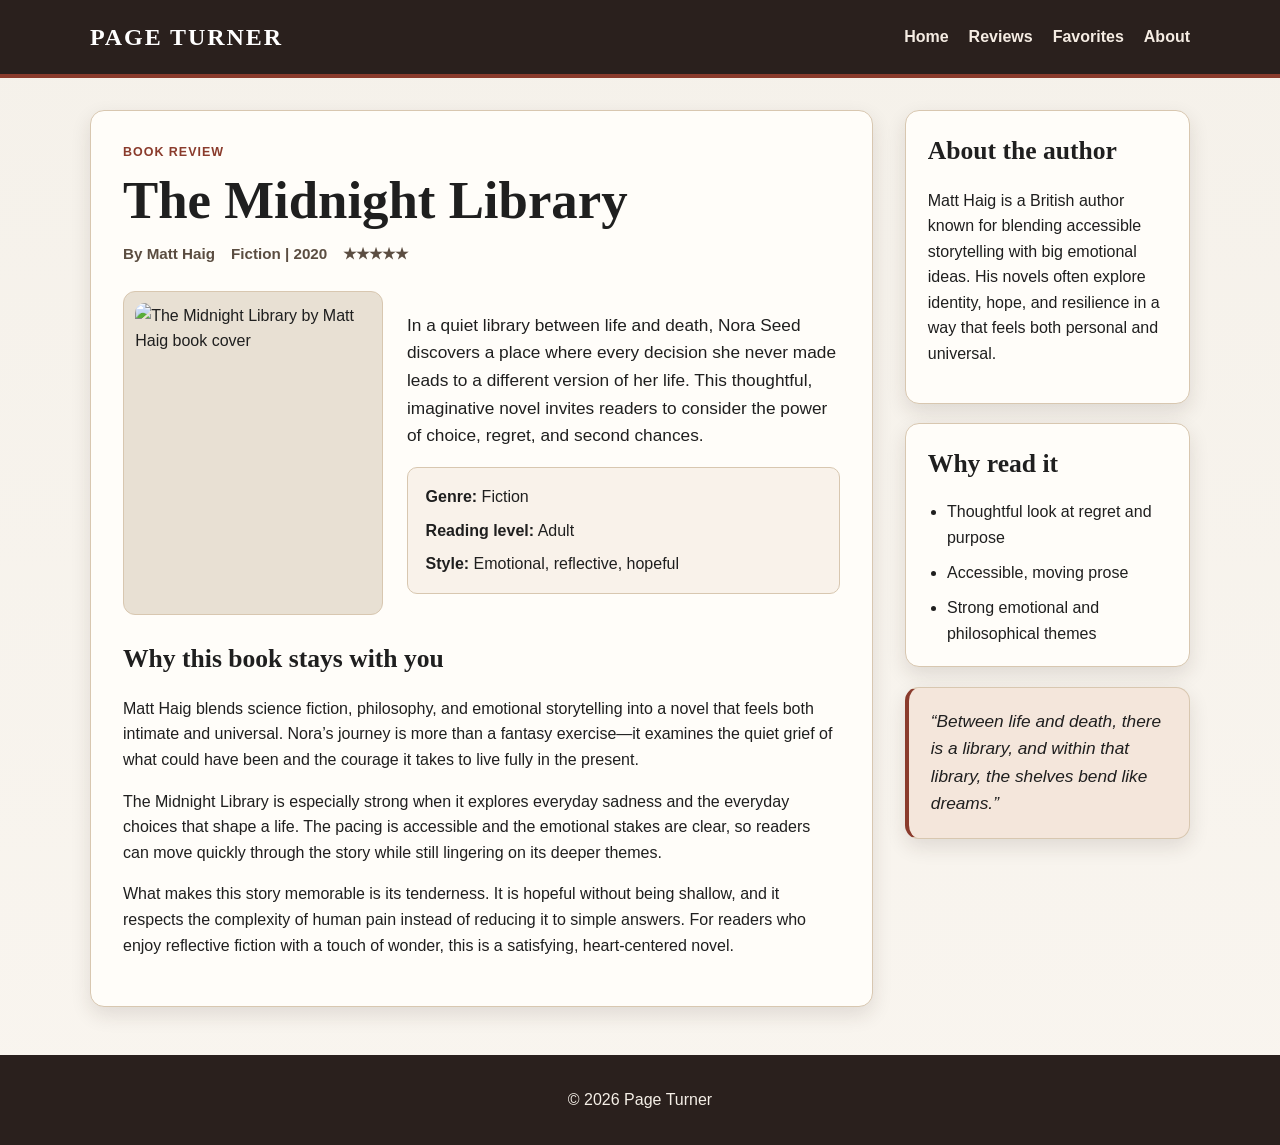
==== week5/blog/index.html @ 72ea20ff "uploading the prove for week5" ====
<!DOCTYPE html>
<html lang="en">
  <head>
    <meta charset="UTF-8" />
    <meta name="viewport" content="width=device-width, initial-scale=1.0" />
    <meta
      name="description"
      content="A responsive book blog review featuring The Midnight Library by Matt Haig."
    />
    <title>Page Turner | The Midnight Library</title>
    <link rel="stylesheet" href="style.css" />
  </head>
  <body>
    <header class="site-header">
      <div class="container header-inner">
        <a href="#" class="brand" aria-label="Page Turner home">Page Turner</a>
        <nav aria-label="Main navigation">
          <ul class="main-nav">
            <li><a href="#">Home</a></li>
            <li><a href="#">Reviews</a></li>
            <li><a href="#">Favorites</a></li>
            <li><a href="#">About</a></li>
          </ul>
        </nav>
      </div>
    </header>

    <main class="container page-content">
      <article class="book-article" aria-labelledby="article-title">
        <header class="article-header">
          <p class="eyebrow">Book Review</p>
          <h1 id="article-title">The Midnight Library</h1>
          <div class="meta-row" aria-label="Book details">
            <span>By Matt Haig</span>
            <span>Fiction | 2020</span>
            <span>★★★★★</span>
          </div>
        </header>

        <div class="book-hero">
          <figure class="book-cover">
            <img
              src="https://upload.wikimedia.org/wikipedia/en/5/5f/Magkycover2.jpg"
              alt="The Midnight Library by Matt Haig book cover"
            />
          </figure>

          <div class="book-summary">
            <p>
              In a quiet library between life and death, Nora Seed discovers a place where
              every decision she never made leads to a different version of her life. This
              thoughtful, imaginative novel invites readers to consider the power of choice,
              regret, and second chances.
            </p>
            <ul class="quick-facts" aria-label="Book quick facts">
              <li><strong>Genre:</strong> Fiction</li>
              <li><strong>Reading level:</strong> Adult</li>
              <li><strong>Style:</strong> Emotional, reflective, hopeful</li>
            </ul>
          </div>
        </div>

        <section class="review-body" aria-label="Review text">
          <h2>Why this book stays with you</h2>
          <p>
            Matt Haig blends science fiction, philosophy, and emotional storytelling into a
            novel that feels both intimate and universal. Nora’s journey is more than a fantasy
            exercise—it examines the quiet grief of what could have been and the courage it takes
            to live fully in the present.
          </p>
          <p>
            The Midnight Library is especially strong when it explores everyday sadness and the
            everyday choices that shape a life. The pacing is accessible and the emotional stakes
            are clear, so readers can move quickly through the story while still lingering on its
            deeper themes.
          </p>
          <p>
            What makes this story memorable is its tenderness. It is hopeful without being shallow,
            and it respects the complexity of human pain instead of reducing it to simple answers.
            For readers who enjoy reflective fiction with a touch of wonder, this is a satisfying,
            heart-centered novel.
          </p>
        </section>
      </article>

      <aside class="sidebar" aria-label="Additional reading information">
        <section class="sidebar-card">
          <h2>About the author</h2>
          <p>
            Matt Haig is a British author known for blending accessible storytelling with big
            emotional ideas. His novels often explore identity, hope, and resilience in a way that
            feels both personal and universal.
          </p>
        </section>

        <section class="sidebar-card">
          <h2>Why read it</h2>
          <ul>
            <li>Thoughtful look at regret and purpose</li>
            <li>Accessible, moving prose</li>
            <li>Strong emotional and philosophical themes</li>
          </ul>
        </section>

        <blockquote class="sidebar-card quote">
          “Between life and death, there is a library, and within that library, the shelves
          bend like dreams.”
        </blockquote>
      </aside>
    </main>

    <footer class="site-footer">
      <div class="container">
        <p>&copy; 2026 Page Turner</p>
      </div>
    </footer>
  </body>
</html>
---- week5/blog/style.css ----
:root {
  --bg: #f4efe8;
  --panel: #fffdf9;
  --panel-alt: #e8e0d3;
  --text: #1f1f1f;
  --muted: #5b4d41;
  --accent: #8a3b2c;
  --accent-dark: #5f2519;
  --border: #d8c7b0;
  --shadow: rgba(50, 35, 24, 0.12);
}

* {
  box-sizing: border-box;
}

html {
  scroll-behavior: smooth;
}

body {
  margin: 0;
  font-family: Arial, Helvetica, sans-serif;
  color: var(--text);
  background: linear-gradient(180deg, #f5f1ea 0%, #f9f5ef 100%);
  line-height: 1.6;
}

img {
  max-width: 100%;
  display: block;
}

.container {
  width: min(1100px, 92%);
  margin: 0 auto;
}

.site-header {
  background: #2a201d;
  color: #fff;
  border-bottom: 4px solid var(--accent);
}

.header-inner {
  display: flex;
  align-items: center;
  justify-content: space-between;
  gap: 1rem;
  padding: 1.1rem 0;
}

.brand {
  color: #fff;
  text-decoration: none;
  font-size: 1.5rem;
  font-weight: 700;
  letter-spacing: 0.08em;
  text-transform: uppercase;
}

.main-nav {
  display: flex;
  flex-wrap: wrap;
  list-style: none;
  gap: 1.25rem;
  margin: 0;
  padding: 0;
}

.main-nav a {
  color: #f5ece3;
  text-decoration: none;
  font-weight: 600;
}

.main-nav a:hover,
.main-nav a:focus-visible {
  color: #f6d8b7;
  text-decoration: underline;
}

.page-content {
  display: grid;
  grid-template-columns: minmax(0, 2.2fr) minmax(260px, 0.8fr);
  gap: 2rem;
  padding: 2rem 0 3rem;
}

.book-article,
.sidebar-card {
  background: var(--panel);
  border: 1px solid var(--border);
  border-radius: 14px;
  box-shadow: 0 8px 20px var(--shadow);
}

.book-article {
  padding: 2rem;
}

.article-header {
  margin-bottom: 1.5rem;
}

.eyebrow {
  margin: 0 0 0.5rem;
  color: var(--accent);
  font-weight: 700;
  text-transform: uppercase;
  letter-spacing: 0.08em;
  font-size: 0.78rem;
}

h1,
h2,
.brand {
  font-family: Georgia, "Times New Roman", serif;
}

h1 {
  margin: 0 0 0.85rem;
  font-size: clamp(2.1rem, 5vw, 3.3rem);
  line-height: 1.1;
}

.meta-row {
  display: flex;
  flex-wrap: wrap;
  gap: 1rem;
  color: var(--muted);
  font-size: 0.95rem;
  font-weight: 600;
}

.book-hero {
  display: grid;
  grid-template-columns: minmax(200px, 260px) minmax(0, 1fr);
  gap: 1.5rem;
  align-items: center;
  margin-bottom: 1.5rem;
}

.book-cover {
  margin: 0;
  padding: 0.7rem;
  background: var(--panel-alt);
  border-radius: 12px;
  border: 1px solid var(--border);
}

.book-cover img {
  width: 100%;
  border-radius: 10px;
  min-height: 300px;
  object-fit: cover;
}

.book-summary p {
  margin-top: 0;
  font-size: 1.08rem;
  color: var(--text);
}

.quick-facts {
  list-style: none;
  margin: 1rem 0 0;
  padding: 0;
  background: #f9f2ea;
  border: 1px solid var(--border);
  border-radius: 10px;
  padding: 1rem 1.1rem;
}

.quick-facts li + li {
  margin-top: 0.5rem;
}

.review-body h2,
.sidebar-card h2 {
  font-size: clamp(1.4rem, 2vw, 2rem);
  margin-top: 0;
  margin-bottom: 0.9rem;
}

.review-body p {
  margin-bottom: 1rem;
}

.sidebar {
  display: grid;
  gap: 1.2rem;
  align-content: start;
}

.sidebar-card {
  padding: 1.25rem 1.35rem;
}

.sidebar-card p,
.sidebar-card li,
.sidebar-card blockquote {
  color: var(--text);
}

.sidebar-card ul {
  margin: 0;
  padding-left: 1.2rem;
}

.sidebar-card li + li {
  margin-top: 0.6rem;
}

.quote {
  margin: 0;
  font-size: 1.08rem;
  font-style: italic;
  line-height: 1.6;
  border-left: 4px solid var(--accent);
  background: #f4e6db;
}

.site-footer {
  background: #2a201d;
  color: #f5efe7;
  padding: 1rem 0;
  text-align: center;
}

@media (max-width: 760px) {
  .header-inner {
    flex-direction: column;
    align-items: flex-start;
    padding: 1rem 0;
  }

  .main-nav {
    gap: 0.75rem 1rem;
  }

  .page-content {
    grid-template-columns: 1fr;
    padding-top: 1.25rem;
  }

  .book-hero {
    grid-template-columns: 1fr;
  }

  .book-article,
  .sidebar-card {
    border-radius: 10px;
  }

  .book-article {
    padding: 1.25rem;
  }
}
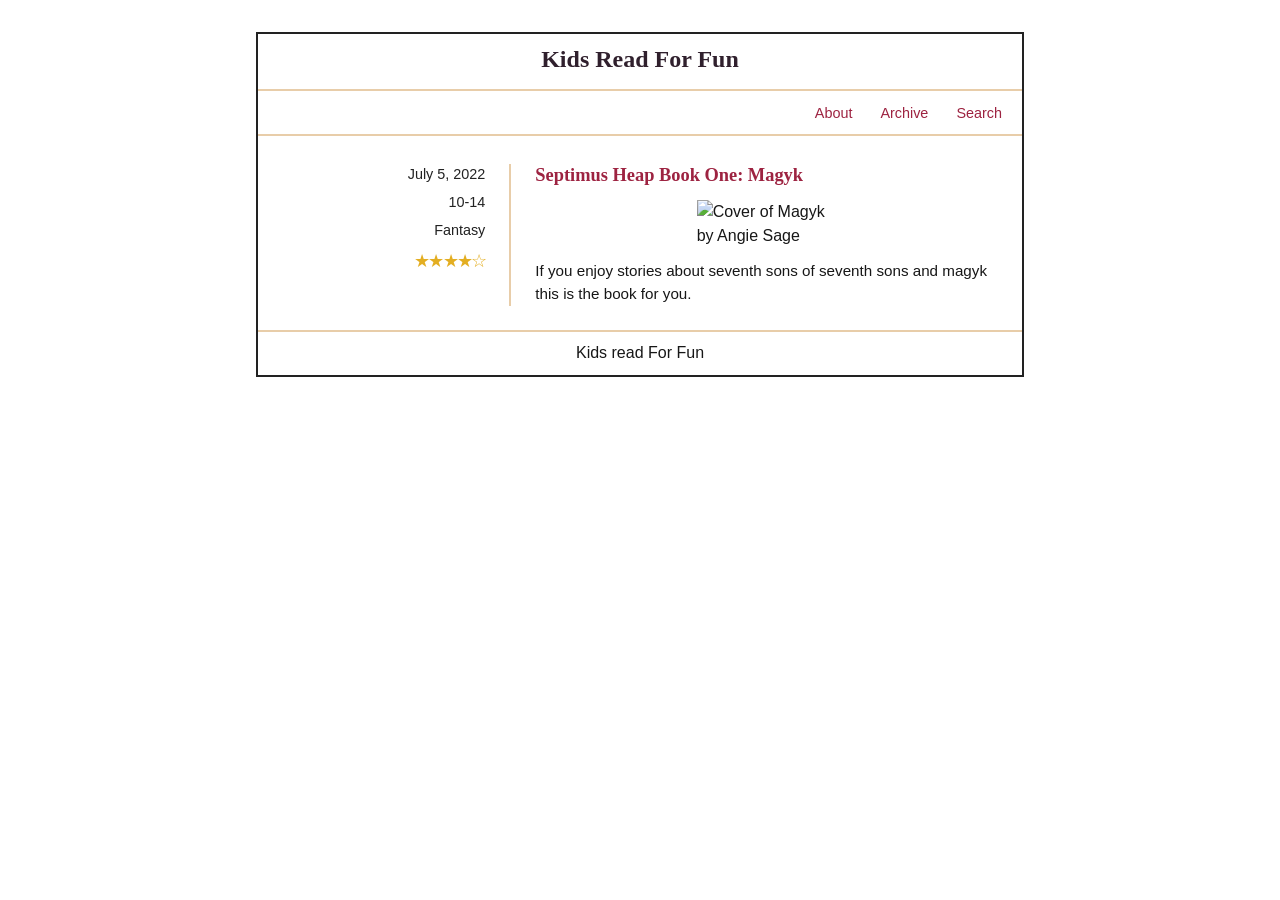
==== commit 67592287: "fixing the week 5 prove" ====
--- a/week5/blog/index.html
+++ b/week5/blog/index.html
@@ -1,118 +1,47 @@
 <!DOCTYPE html>
 <html lang="en">
-  <head>
-    <meta charset="UTF-8" />
-    <meta name="viewport" content="width=device-width, initial-scale=1.0" />
-    <meta
-      name="description"
-      content="A responsive book blog review featuring The Midnight Library by Matt Haig."
-    />
-    <title>Page Turner | The Midnight Library</title>
-    <link rel="stylesheet" href="style.css" />
-  </head>
-  <body>
+<head>
+  <meta charset="UTF-8">
+  <meta name="viewport" content="width=device-width, initial-scale=1.0">
+  <meta name="description" content="A book review of Septimus Heap: Magyk for young readers.">
+  <title>Kids Read For Fun</title>
+  <link rel="stylesheet" href="style.css">
+</head>
+<body>
+  <div class="page">
     <header class="site-header">
-      <div class="container header-inner">
-        <a href="#" class="brand" aria-label="Page Turner home">Page Turner</a>
-        <nav aria-label="Main navigation">
-          <ul class="main-nav">
-            <li><a href="#">Home</a></li>
-            <li><a href="#">Reviews</a></li>
-            <li><a href="#">Favorites</a></li>
-            <li><a href="#">About</a></li>
-          </ul>
-        </nav>
-      </div>
+      <h1>Kids Read For Fun</h1>
+      <nav aria-label="Main navigation">
+        <ul class="main-nav">
+          <li><a href="#about">About</a></li>
+          <li><a href="#archive">Archive</a></li>
+          <li><a href="#search">Search</a></li>
+        </ul>
+      </nav>
     </header>
 
-    <main class="container page-content">
-      <article class="book-article" aria-labelledby="article-title">
-        <header class="article-header">
-          <p class="eyebrow">Book Review</p>
-          <h1 id="article-title">The Midnight Library</h1>
-          <div class="meta-row" aria-label="Book details">
-            <span>By Matt Haig</span>
-            <span>Fiction | 2020</span>
-            <span>★★★★★</span>
-          </div>
-        </header>
+    <main>
+      <article class="book-review">
+        <aside class="book-meta" aria-label="Book details">
+          <p>July 5, 2022</p>
+          <p>10-14</p>
+          <p>Fantasy</p>
+          <p class="rating" aria-label="4 out of 5 stars">★★★★☆</p>
+        </aside>
 
-        <div class="book-hero">
-          <figure class="book-cover">
-            <img
-              src="https://upload.wikimedia.org/wikipedia/en/5/5f/Magkycover2.jpg"
-              alt="The Midnight Library by Matt Haig book cover"
-            />
-          </figure>
-
-          <div class="book-summary">
-            <p>
-              In a quiet library between life and death, Nora Seed discovers a place where
-              every decision she never made leads to a different version of her life. This
-              thoughtful, imaginative novel invites readers to consider the power of choice,
-              regret, and second chances.
-            </p>
-            <ul class="quick-facts" aria-label="Book quick facts">
-              <li><strong>Genre:</strong> Fiction</li>
-              <li><strong>Reading level:</strong> Adult</li>
-              <li><strong>Style:</strong> Emotional, reflective, hopeful</li>
-            </ul>
-          </div>
+        <div class="review-content">
+          <h2>Septimus Heap Book One: Magyk</h2>
+          <img
+            class="book-cover"
+            src="https://upload.wikimedia.org/wikipedia/en/5/5f/Magkycover2.jpg"
+            alt="Cover of Magyk by Angie Sage"
+          >
+          <p>If you enjoy stories about seventh sons of seventh sons and magyk this is the book for you.</p>
         </div>
-
-        <section class="review-body" aria-label="Review text">
-          <h2>Why this book stays with you</h2>
-          <p>
-            Matt Haig blends science fiction, philosophy, and emotional storytelling into a
-            novel that feels both intimate and universal. Nora’s journey is more than a fantasy
-            exercise—it examines the quiet grief of what could have been and the courage it takes
-            to live fully in the present.
-          </p>
-          <p>
-            The Midnight Library is especially strong when it explores everyday sadness and the
-            everyday choices that shape a life. The pacing is accessible and the emotional stakes
-            are clear, so readers can move quickly through the story while still lingering on its
-            deeper themes.
-          </p>
-          <p>
-            What makes this story memorable is its tenderness. It is hopeful without being shallow,
-            and it respects the complexity of human pain instead of reducing it to simple answers.
-            For readers who enjoy reflective fiction with a touch of wonder, this is a satisfying,
-            heart-centered novel.
-          </p>
-        </section>
       </article>
-
-      <aside class="sidebar" aria-label="Additional reading information">
-        <section class="sidebar-card">
-          <h2>About the author</h2>
-          <p>
-            Matt Haig is a British author known for blending accessible storytelling with big
-            emotional ideas. His novels often explore identity, hope, and resilience in a way that
-            feels both personal and universal.
-          </p>
-        </section>
-
-        <section class="sidebar-card">
-          <h2>Why read it</h2>
-          <ul>
-            <li>Thoughtful look at regret and purpose</li>
-            <li>Accessible, moving prose</li>
-            <li>Strong emotional and philosophical themes</li>
-          </ul>
-        </section>
-
-        <blockquote class="sidebar-card quote">
-          “Between life and death, there is a library, and within that library, the shelves
-          bend like dreams.”
-        </blockquote>
-      </aside>
     </main>
 
-    <footer class="site-footer">
-      <div class="container">
-        <p>&copy; 2026 Page Turner</p>
-      </div>
-    </footer>
-  </body>
-</html>
+    <footer class="site-footer">Kids read For Fun</footer>
+  </div>
+</body>
+</html>
--- a/week5/blog/style.css
+++ b/week5/blog/style.css
@@ -1,259 +1,133 @@
 :root {
-  --bg: #f4efe8;
-  --panel: #fffdf9;
-  --panel-alt: #e8e0d3;
-  --text: #1f1f1f;
-  --muted: #5b4d41;
-  --accent: #8a3b2c;
-  --accent-dark: #5f2519;
-  --border: #d8c7b0;
-  --shadow: rgba(50, 35, 24, 0.12);
+  font-family: Arial, Helvetica, sans-serif;
+  color: #171717;
+  background: #fff;
+  font-synthesis: none;
+  text-rendering: optimizeLegibility;
+  --accent: #9d2341;
+  --rule: #e8cda9;
 }
 
 * {
   box-sizing: border-box;
 }
 
-html {
-  scroll-behavior: smooth;
+body {
+  margin: 0;
+  line-height: 1.5;
 }
 
-body {
-  margin: 0;
-  font-family: Arial, Helvetica, sans-serif;
-  color: var(--text);
-  background: linear-gradient(180deg, #f5f1ea 0%, #f9f5ef 100%);
-  line-height: 1.6;
+.page {
+  width: min(48rem, calc(100% - 2.5rem));
+  margin: 2rem auto;
+  border: 2px solid #222;
 }
 
-img {
-  max-width: 100%;
-  display: block;
-}
-
-.container {
-  width: min(1100px, 92%);
-  margin: 0 auto;
-}
-
-.site-header {
-  background: #2a201d;
-  color: #fff;
-  border-bottom: 4px solid var(--accent);
-}
-
-.header-inner {
-  display: flex;
-  align-items: center;
-  justify-content: space-between;
-  gap: 1rem;
-  padding: 1.1rem 0;
-}
-
-.brand {
-  color: #fff;
-  text-decoration: none;
+.site-header h1 {
+  margin: 0;
+  padding: 0.55rem 1rem 0.8rem;
+  color: #30202d;
+  font-family: Georgia, "Times New Roman", serif;
   font-size: 1.5rem;
-  font-weight: 700;
-  letter-spacing: 0.08em;
-  text-transform: uppercase;
+  line-height: 1.4;
+  text-align: center;
 }
 
 .main-nav {
   display: flex;
-  flex-wrap: wrap;
+  justify-content: flex-end;
+  gap: 1.75rem;
+  margin: 0;
+  padding: 0.6rem 1.25rem;
+  border-top: 2px solid var(--rule);
+  border-bottom: 2px solid var(--rule);
   list-style: none;
-  gap: 1.25rem;
-  margin: 0;
-  padding: 0;
 }
 
 .main-nav a {
-  color: #f5ece3;
+  color: var(--accent);
+  font-size: 0.9rem;
   text-decoration: none;
-  font-weight: 600;
 }
 
 .main-nav a:hover,
 .main-nav a:focus-visible {
-  color: #f6d8b7;
   text-decoration: underline;
 }
 
-.page-content {
-  display: grid;
-  grid-template-columns: minmax(0, 2.2fr) minmax(260px, 0.8fr);
-  gap: 2rem;
-  padding: 2rem 0 3rem;
+main {
+  padding: 2rem 1.25rem 1.5rem;
 }
 
-.book-article,
-.sidebar-card {
-  background: var(--panel);
-  border: 1px solid var(--border);
-  border-radius: 14px;
-  box-shadow: 0 8px 20px var(--shadow);
+.book-review {
+  display: grid;
+  grid-template-columns: minmax(0, 1fr);
 }
 
-.book-article {
-  padding: 2rem;
+.book-meta {
+  margin: 0 0 1rem;
+  padding: 0 0 1rem;
+  border-bottom: 2px solid var(--rule);
+  color: #222;
+  font-size: 0.9rem;
+  text-align: right;
 }
 
-.article-header {
-  margin-bottom: 1.5rem;
+.book-meta p {
+  margin: 0 0 0.4rem;
 }
 
-.eyebrow {
-  margin: 0 0 0.5rem;
-  color: var(--accent);
-  font-weight: 700;
-  text-transform: uppercase;
-  letter-spacing: 0.08em;
-  font-size: 0.78rem;
+.book-meta .rating {
+  color: #e3ae22;
+  font-size: 1.1rem;
+  letter-spacing: -0.1em;
 }
 
-h1,
-h2,
-.brand {
+.review-content h2 {
+  margin: 0 0 0.75rem;
+  color: var(--accent);
   font-family: Georgia, "Times New Roman", serif;
-}
-
-h1 {
-  margin: 0 0 0.85rem;
-  font-size: clamp(2.1rem, 5vw, 3.3rem);
-  line-height: 1.1;
-}
-
-.meta-row {
-  display: flex;
-  flex-wrap: wrap;
-  gap: 1rem;
-  color: var(--muted);
-  font-size: 0.95rem;
-  font-weight: 600;
-}
-
-.book-hero {
-  display: grid;
-  grid-template-columns: minmax(200px, 260px) minmax(0, 1fr);
-  gap: 1.5rem;
-  align-items: center;
-  margin-bottom: 1.5rem;
+  font-size: 1.15rem;
+  line-height: 1.3;
 }
 
 .book-cover {
-  margin: 0;
-  padding: 0.7rem;
-  background: var(--panel-alt);
-  border-radius: 12px;
-  border: 1px solid var(--border);
+  display: block;
+  width: 7.5rem;
+  height: auto;
+  margin: 0 auto 0.75rem;
 }
 
-.book-cover img {
-  width: 100%;
-  border-radius: 10px;
-  min-height: 300px;
-  object-fit: cover;
-}
-
-.book-summary p {
-  margin-top: 0;
-  font-size: 1.08rem;
-  color: var(--text);
-}
-
-.quick-facts {
-  list-style: none;
-  margin: 1rem 0 0;
-  padding: 0;
-  background: #f9f2ea;
-  border: 1px solid var(--border);
-  border-radius: 10px;
-  padding: 1rem 1.1rem;
-}
-
-.quick-facts li + li {
-  margin-top: 0.5rem;
-}
-
-.review-body h2,
-.sidebar-card h2 {
-  font-size: clamp(1.4rem, 2vw, 2rem);
-  margin-top: 0;
-  margin-bottom: 0.9rem;
-}
-
-.review-body p {
-  margin-bottom: 1rem;
-}
-
-.sidebar {
-  display: grid;
-  gap: 1.2rem;
-  align-content: start;
-}
-
-.sidebar-card {
-  padding: 1.25rem 1.35rem;
-}
-
-.sidebar-card p,
-.sidebar-card li,
-.sidebar-card blockquote {
-  color: var(--text);
-}
-
-.sidebar-card ul {
+.review-content p {
   margin: 0;
-  padding-left: 1.2rem;
-}
-
-.sidebar-card li + li {
-  margin-top: 0.6rem;
-}
-
-.quote {
-  margin: 0;
-  font-size: 1.08rem;
-  font-style: italic;
-  line-height: 1.6;
-  border-left: 4px solid var(--accent);
-  background: #f4e6db;
+  font-size: 0.95rem;
 }
 
 .site-footer {
-  background: #2a201d;
-  color: #f5efe7;
-  padding: 1rem 0;
+  padding: 0.6rem 1rem;
+  border-top: 2px solid var(--rule);
   text-align: center;
 }
 
-@media (max-width: 760px) {
-  .header-inner {
-    flex-direction: column;
-    align-items: flex-start;
-    padding: 1rem 0;
+@media (min-width: 48rem) {
+  main {
+    padding: 1.75rem 1.25rem 1.5rem;
   }
 
-  .main-nav {
-    gap: 0.75rem 1rem;
+  .book-review {
+    grid-template-columns: minmax(9rem, 1fr) minmax(0, 2fr);
+    gap: 1.5rem;
   }
 
-  .page-content {
-    grid-template-columns: 1fr;
-    padding-top: 1.25rem;
+  .book-meta {
+    margin: 0;
+    padding: 0 1.5rem 0 0;
+    border-right: 2px solid var(--rule);
+    border-bottom: 0;
   }
 
-  .book-hero {
-    grid-template-columns: 1fr;
-  }
-
-  .book-article,
-  .sidebar-card {
-    border-radius: 10px;
-  }
-
-  .book-article {
-    padding: 1.25rem;
+  .book-cover {
+    width: 9rem;
+    margin-bottom: 0.75rem;
   }
 }
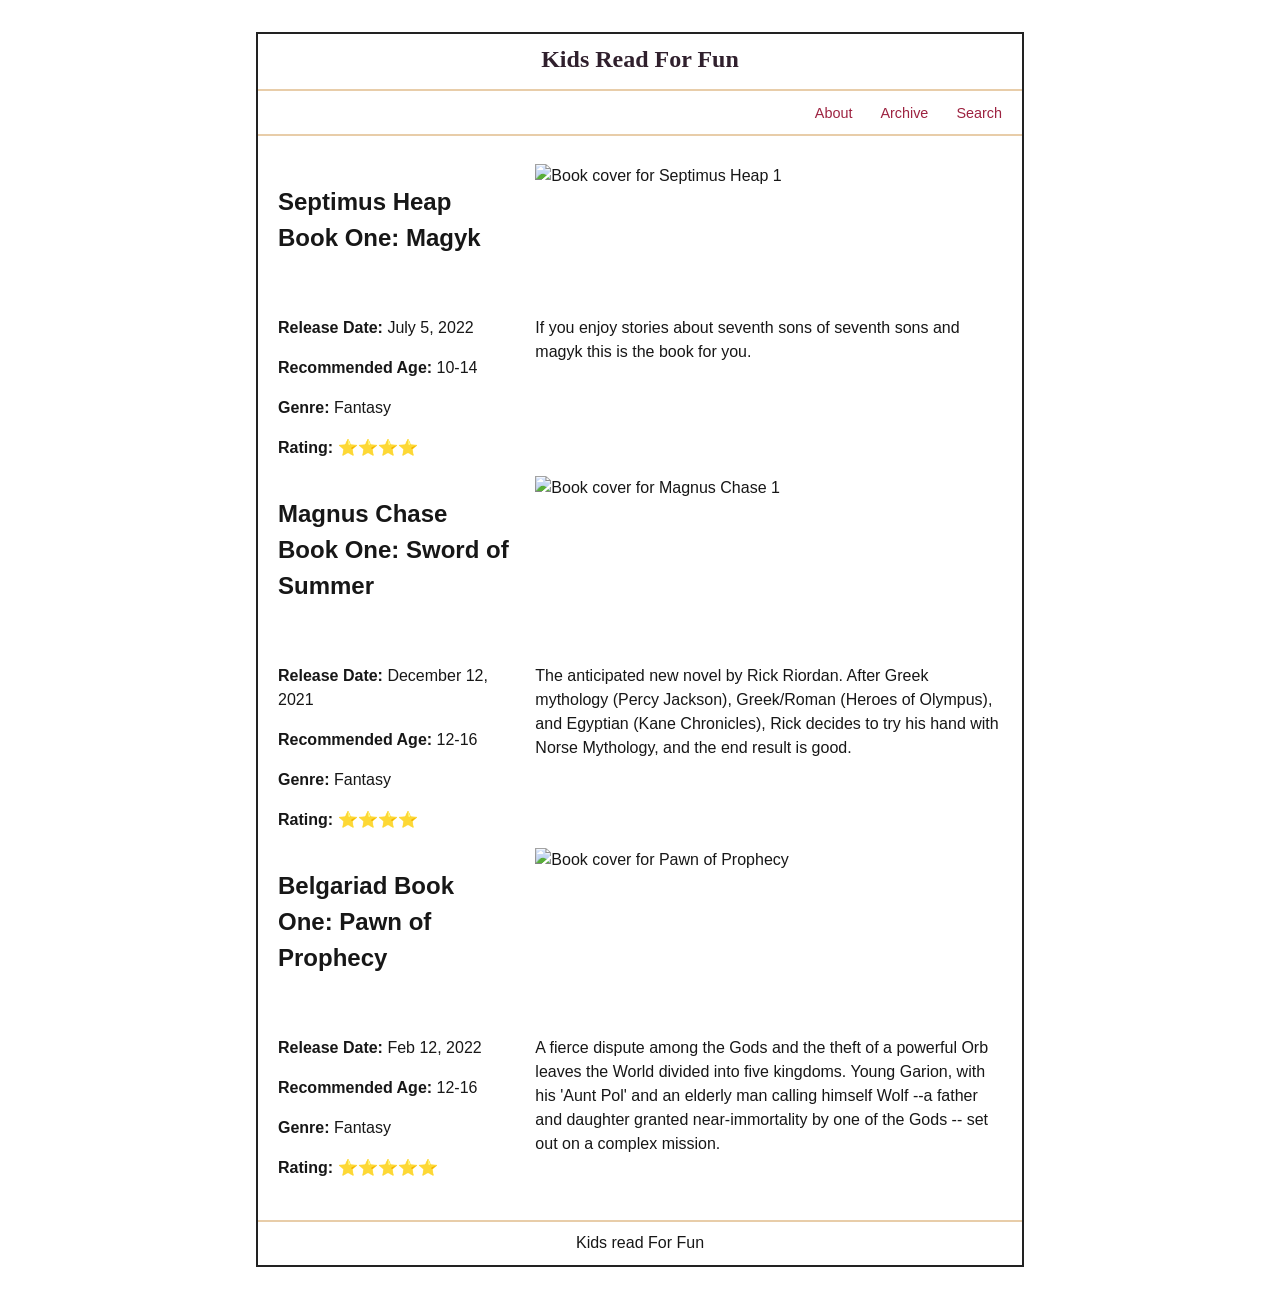
==== commit 960c2720: "week 6 prove" ====
--- a/week5/blog/index.html
+++ b/week5/blog/index.html
@@ -3,9 +3,9 @@
 <head>
   <meta charset="UTF-8">
   <meta name="viewport" content="width=device-width, initial-scale=1.0">
-  <meta name="description" content="A book review of Septimus Heap: Magyk for young readers.">
   <title>Kids Read For Fun</title>
   <link rel="stylesheet" href="style.css">
+  <script src="blog.js" defer></script>
 </head>
 <body>
   <div class="page">
@@ -20,27 +20,9 @@
       </nav>
     </header>
 
-    <main>
-      <article class="book-review">
-        <aside class="book-meta" aria-label="Book details">
-          <p>July 5, 2022</p>
-          <p>10-14</p>
-          <p>Fantasy</p>
-          <p class="rating" aria-label="4 out of 5 stars">★★★★☆</p>
-        </aside>
-
-        <div class="review-content">
-          <h2>Septimus Heap Book One: Magyk</h2>
-          <img
-            class="book-cover"
-            src="https://upload.wikimedia.org/wikipedia/en/5/5f/Magkycover2.jpg"
-            alt="Cover of Magyk by Angie Sage"
-          >
-          <p>If you enjoy stories about seventh sons of seventh sons and magyk this is the book for you.</p>
-        </div>
-      </article>
+    <main id="main-content">
+      <section id="book-list" aria-label="Book Reviews"></section>
     </main>
-
     <footer class="site-footer">Kids read For Fun</footer>
   </div>
 </body>
